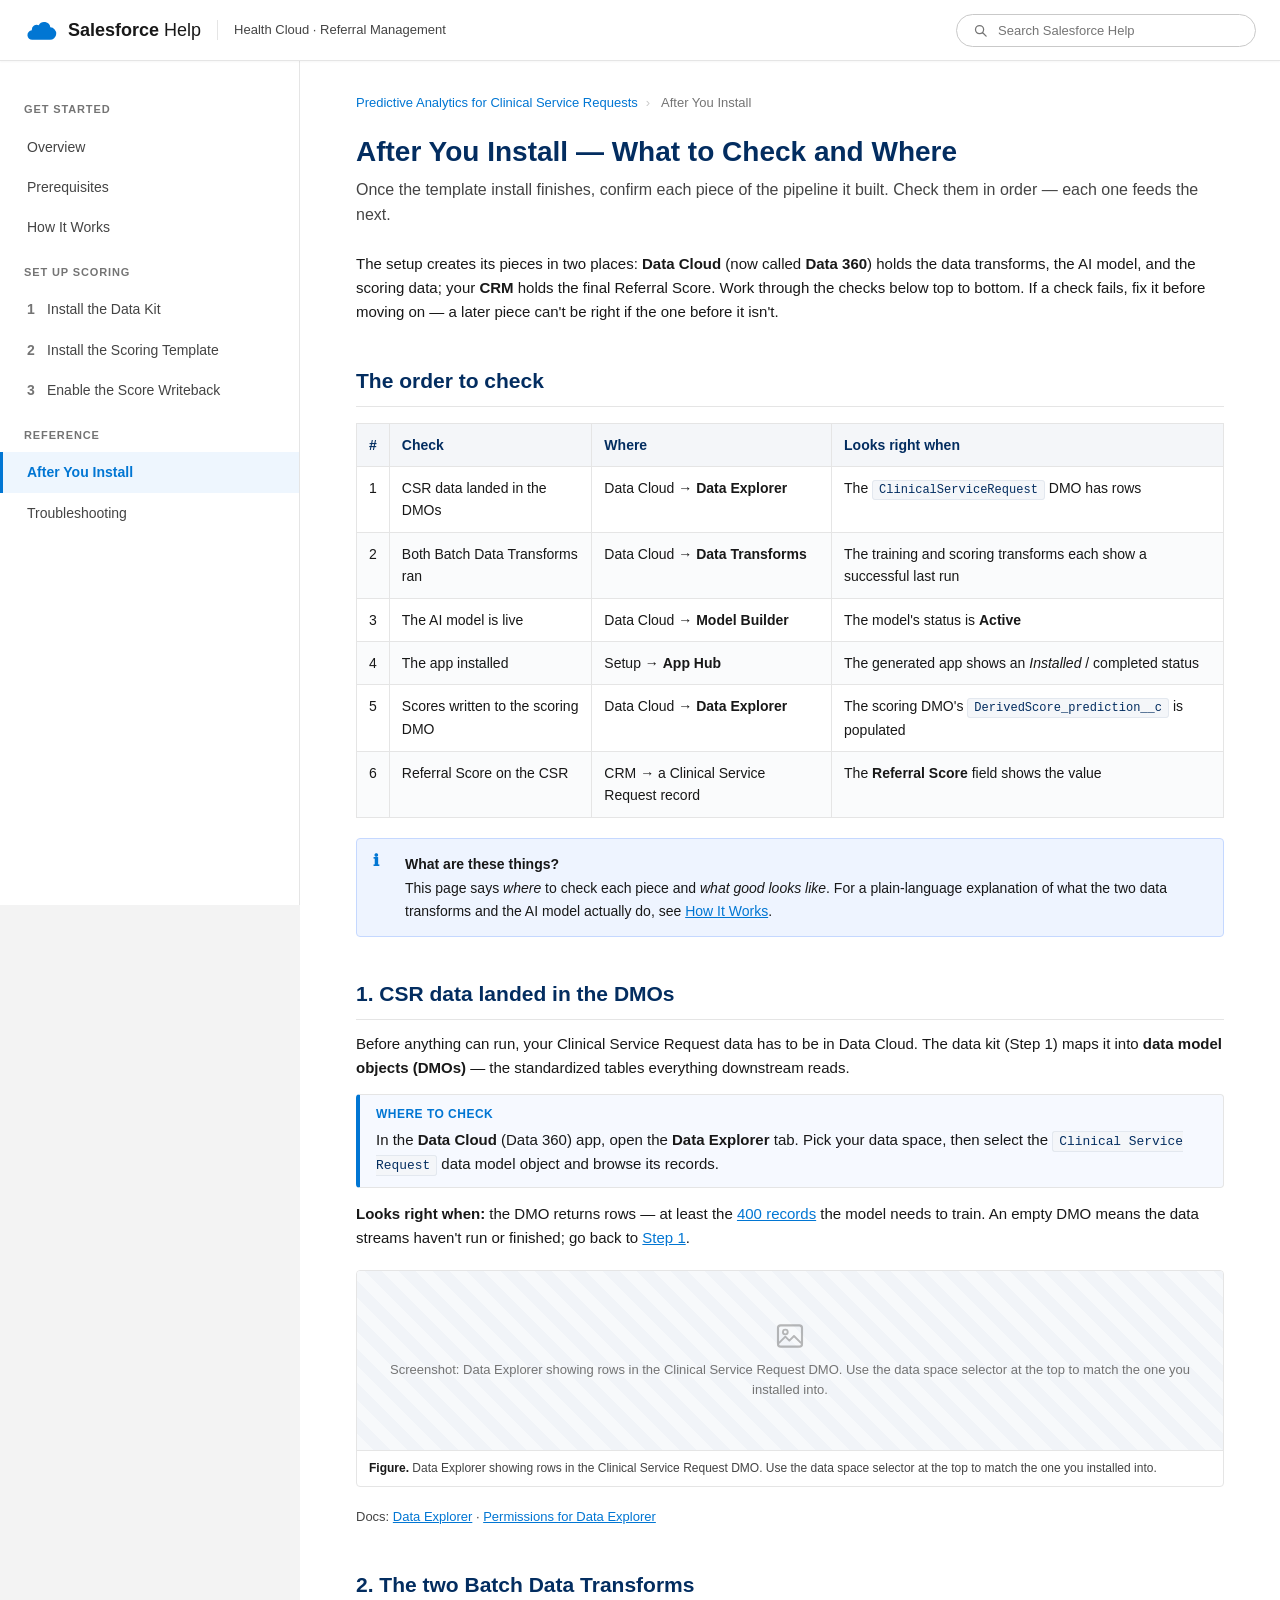
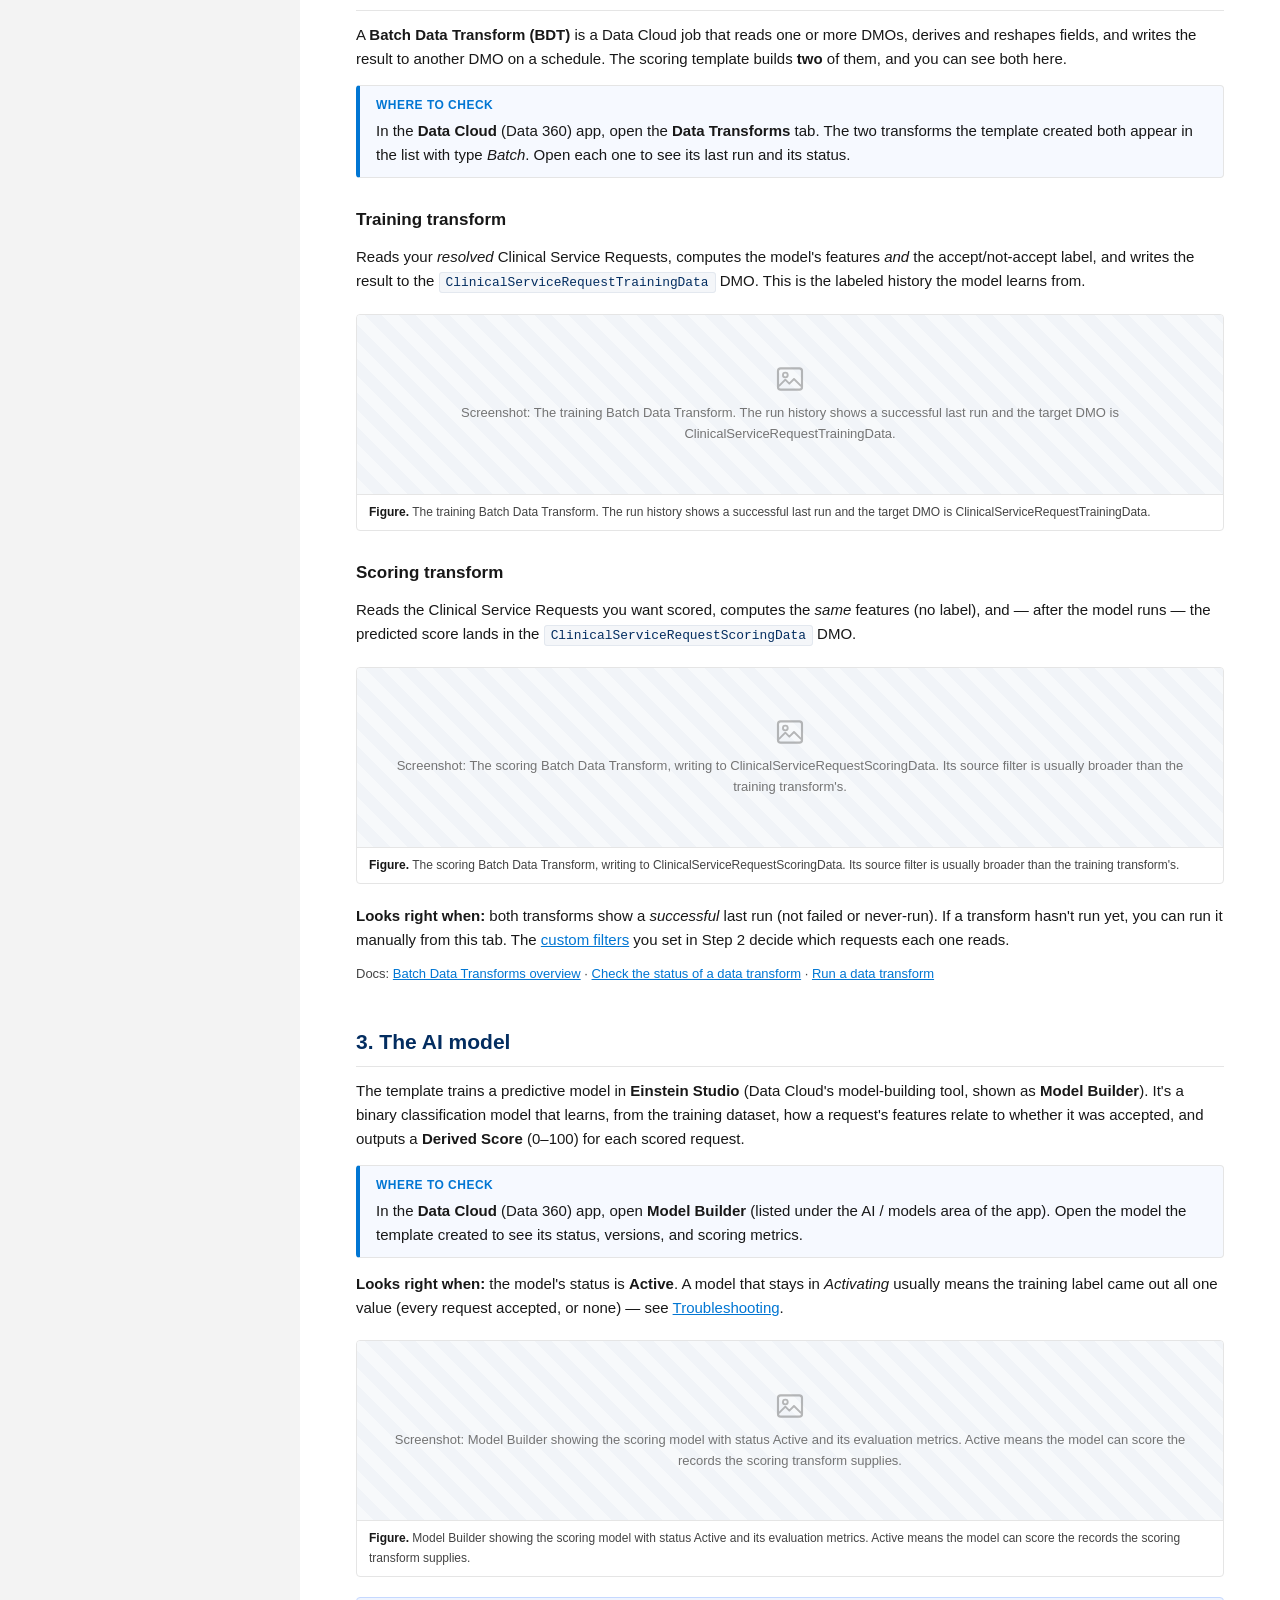
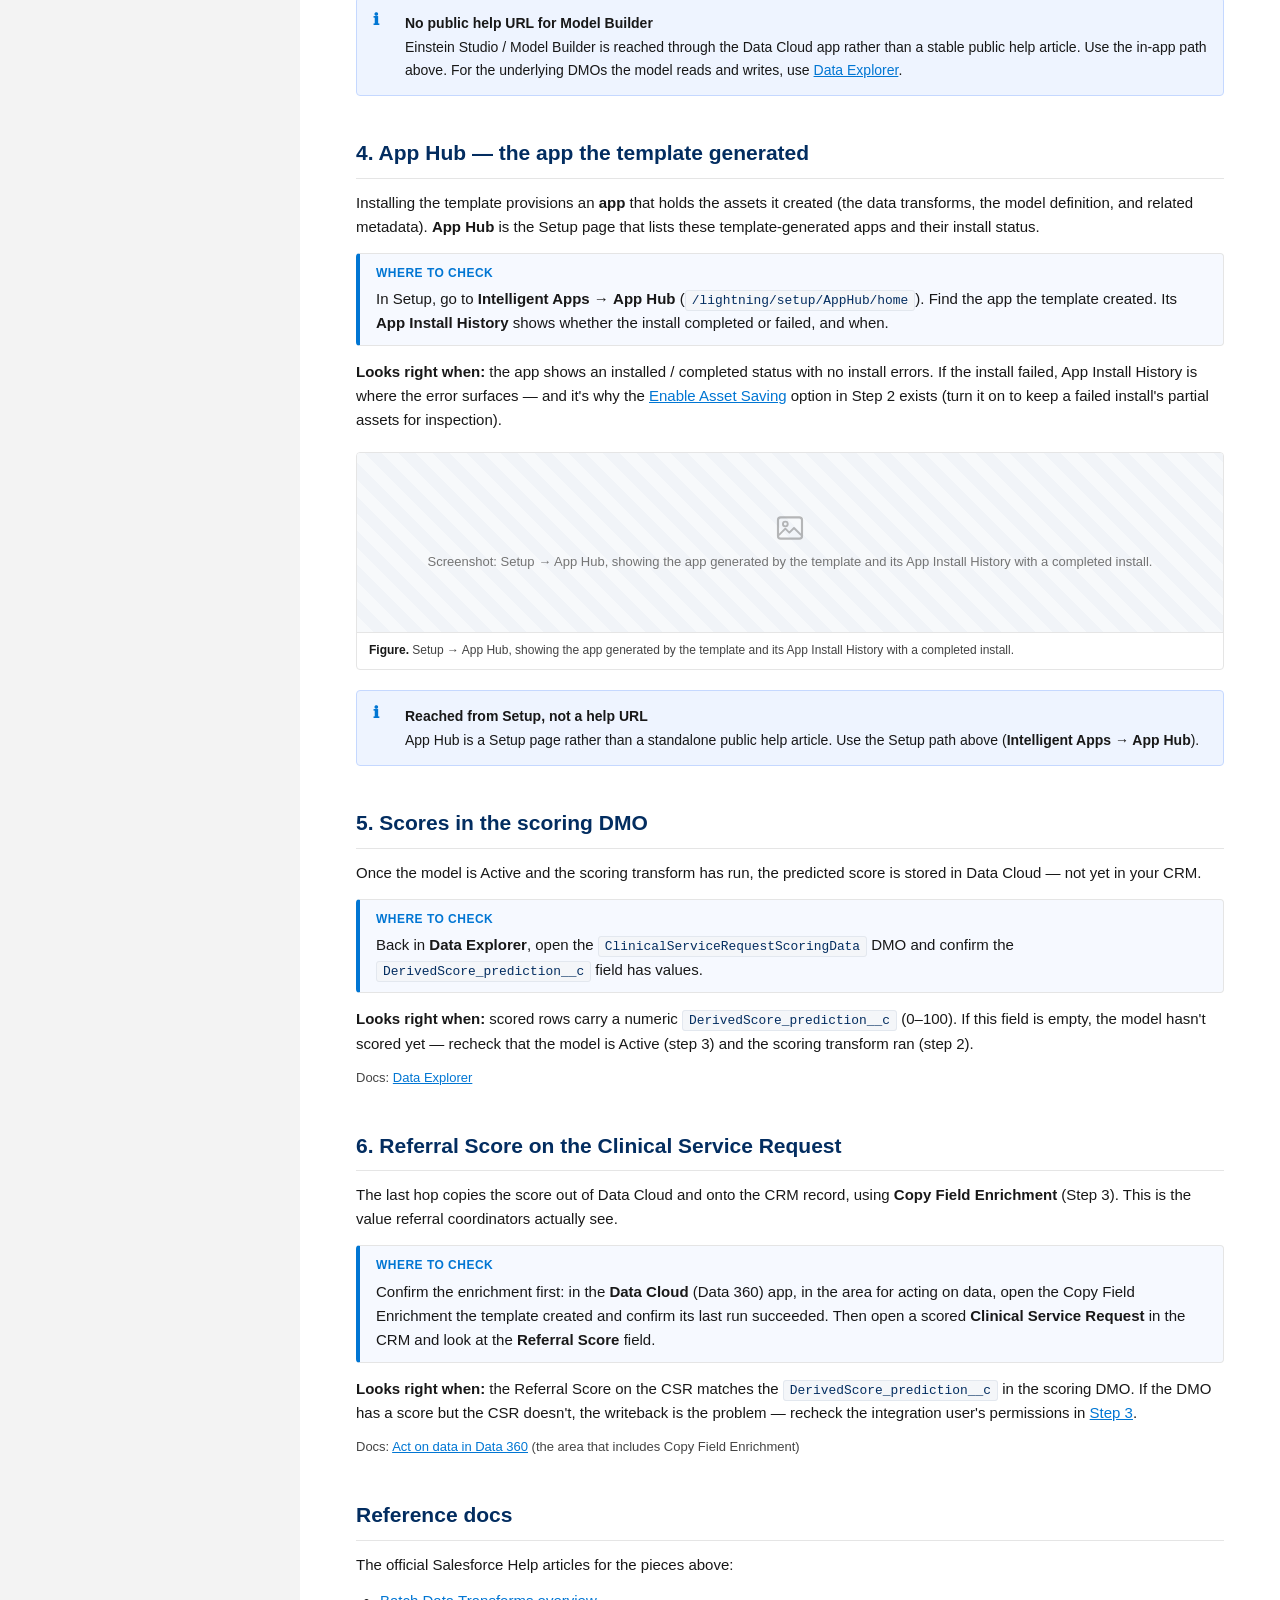
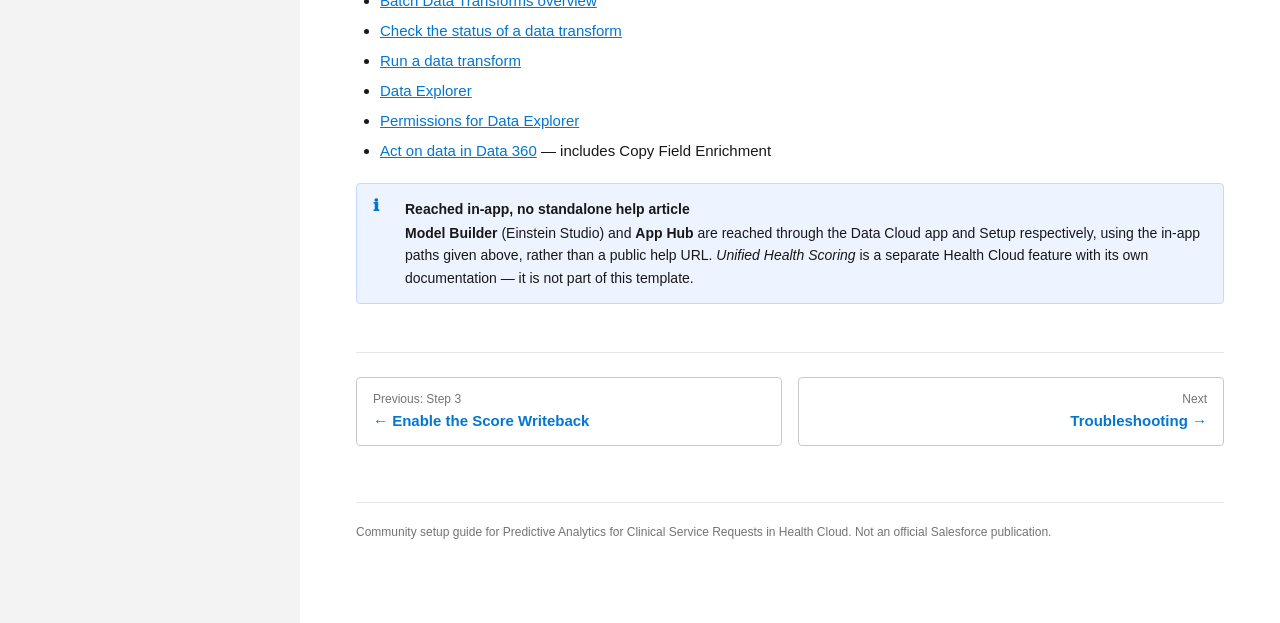
==== after-install.html @ df744c22 "Add "After You Install" verification page New page walks through what to check after the template in" ====
<!DOCTYPE html>
<html lang="en">
<head>
  <meta charset="UTF-8">
  <meta name="viewport" content="width=device-width, initial-scale=1.0">
  <title>After You Install: What to Check and Where | Predictive Analytics for Clinical Service Requests</title>
  <link rel="stylesheet" href="assets/styles.css">
</head>
<body data-page="after-install">
  <div class="layout">
    <main class="content">
      <nav class="breadcrumb">
        <a href="index.html">Predictive Analytics for Clinical Service Requests</a><span class="sep">›</span>
        After You Install
      </nav>

      <h1>After You Install — What to Check and Where</h1>
      <p class="subtitle">Once the template install finishes, confirm each piece of the pipeline it built. Check them in order — each one feeds the next.</p>

      <p>The setup creates its pieces in two places: <strong>Data Cloud</strong> (now called <strong>Data 360</strong>) holds the data transforms, the AI model, and the scoring data; your <strong>CRM</strong> holds the final Referral Score. Work through the checks below top to bottom. If a check fails, fix it before moving on — a later piece can't be right if the one before it isn't.</p>

      <h2>The order to check</h2>
      <table>
        <thead><tr><th>#</th><th>Check</th><th>Where</th><th>Looks right when</th></tr></thead>
        <tbody>
          <tr><td>1</td><td>CSR data landed in the DMOs</td><td>Data Cloud → <strong>Data Explorer</strong></td><td>The <code>ClinicalServiceRequest</code> DMO has rows</td></tr>
          <tr><td>2</td><td>Both Batch Data Transforms ran</td><td>Data Cloud → <strong>Data Transforms</strong></td><td>The training and scoring transforms each show a successful last run</td></tr>
          <tr><td>3</td><td>The AI model is live</td><td>Data Cloud → <strong>Model Builder</strong></td><td>The model's status is <strong>Active</strong></td></tr>
          <tr><td>4</td><td>The app installed</td><td>Setup → <strong>App Hub</strong></td><td>The generated app shows an <em>Installed</em> / completed status</td></tr>
          <tr><td>5</td><td>Scores written to the scoring DMO</td><td>Data Cloud → <strong>Data Explorer</strong></td><td>The scoring DMO's <code>DerivedScore_prediction__c</code> is populated</td></tr>
          <tr><td>6</td><td>Referral Score on the CSR</td><td>CRM → a Clinical Service Request record</td><td>The <strong>Referral Score</strong> field shows the value</td></tr>
        </tbody>
      </table>

      <div class="callout note">
        <span class="label">What are these things?</span>
        This page says <em>where</em> to check each piece and <em>what good looks like</em>. For a plain-language explanation of what the two data transforms and the AI model actually do, see <a href="how-it-works.html">How It Works</a>.
      </div>

      <h2 id="dmo-data">1. CSR data landed in the DMOs</h2>
      <p>Before anything can run, your Clinical Service Request data has to be in Data Cloud. The data kit (Step 1) maps it into <strong>data model objects (DMOs)</strong> — the standardized tables everything downstream reads.</p>
      <div class="where">
        <span class="label">Where to check</span>
        <p>In the <strong>Data Cloud</strong> (Data 360) app, open the <strong>Data Explorer</strong> tab. Pick your data space, then select the <code>Clinical Service Request</code> data model object and browse its records.</p>
      </div>
      <p><strong>Looks right when:</strong> the DMO returns rows — at least the <a href="prerequisites.html">400 records</a> the model needs to train. An empty DMO means the data streams haven't run or finished; go back to <a href="data-kit.html">Step 1</a>.</p>
      <figure class="shot" data-caption="Data Explorer showing rows in the Clinical Service Request DMO. Use the data space selector at the top to match the one you installed into." data-src="images/check-data-explorer.png"></figure>
      <p class="docref">Docs: <a href="https://help.salesforce.com/s/articleView?id=data.c360_a_data_explorer.htm&type=5">Data Explorer</a> · <a href="https://help.salesforce.com/s/articleView?id=data.c360_a_enable_data_explorer_permissions.htm&type=5">Permissions for Data Explorer</a></p>

      <h2 id="bdts">2. The two Batch Data Transforms</h2>
      <p>A <strong>Batch Data Transform (BDT)</strong> is a Data Cloud job that reads one or more DMOs, derives and reshapes fields, and writes the result to another DMO on a schedule. The scoring template builds <strong>two</strong> of them, and you can see both here.</p>
      <div class="where">
        <span class="label">Where to check</span>
        <p>In the <strong>Data Cloud</strong> (Data 360) app, open the <strong>Data Transforms</strong> tab. The two transforms the template created both appear in the list with type <em>Batch</em>. Open each one to see its last run and its status.</p>
      </div>

      <h3>Training transform</h3>
      <p>Reads your <em>resolved</em> Clinical Service Requests, computes the model's features <em>and</em> the accept/not-accept label, and writes the result to the <code>ClinicalServiceRequestTrainingData</code> DMO. This is the labeled history the model learns from.</p>
      <figure class="shot" data-caption="The training Batch Data Transform. The run history shows a successful last run and the target DMO is ClinicalServiceRequestTrainingData." data-src="images/bdt-training.png"></figure>

      <h3>Scoring transform</h3>
      <p>Reads the Clinical Service Requests you want scored, computes the <em>same</em> features (no label), and — after the model runs — the predicted score lands in the <code>ClinicalServiceRequestScoringData</code> DMO.</p>
      <figure class="shot" data-caption="The scoring Batch Data Transform, writing to ClinicalServiceRequestScoringData. Its source filter is usually broader than the training transform's." data-src="images/bdt-scoring.png"></figure>

      <p><strong>Looks right when:</strong> both transforms show a <em>successful</em> last run (not failed or never-run). If a transform hasn't run yet, you can run it manually from this tab. The <a href="scoring-framework.html#filters">custom filters</a> you set in Step 2 decide which requests each one reads.</p>
      <p class="docref">Docs: <a href="https://help.salesforce.com/s/articleView?id=data.c360_a_batch_transform_overview.htm&type=5">Batch Data Transforms overview</a> · <a href="https://help.salesforce.com/s/articleView?id=data.c360_a_batch_transform_status.htm&type=5">Check the status of a data transform</a> · <a href="https://help.salesforce.com/s/articleView?id=data.c360_a_batch_transform_run.htm&type=5">Run a data transform</a></p>

      <h2 id="model">3. The AI model</h2>
      <p>The template trains a predictive model in <strong>Einstein Studio</strong> (Data Cloud's model-building tool, shown as <strong>Model Builder</strong>). It's a binary classification model that learns, from the training dataset, how a request's features relate to whether it was accepted, and outputs a <strong>Derived Score</strong> (0–100) for each scored request.</p>
      <div class="where">
        <span class="label">Where to check</span>
        <p>In the <strong>Data Cloud</strong> (Data 360) app, open <strong>Model Builder</strong> (listed under the AI / models area of the app). Open the model the template created to see its status, versions, and scoring metrics.</p>
      </div>
      <p><strong>Looks right when:</strong> the model's status is <strong>Active</strong>. A model that stays in <em>Activating</em> usually means the training label came out all one value (every request accepted, or none) — see <a href="troubleshooting.html#activating">Troubleshooting</a>.</p>
      <figure class="shot" data-caption="Model Builder showing the scoring model with status Active and its evaluation metrics. Active means the model can score the records the scoring transform supplies." data-src="images/ai-model.png"></figure>
      <div class="callout note">
        <span class="label">No public help URL for Model Builder</span>
        Einstein Studio / Model Builder is reached through the Data Cloud app rather than a stable public help article. Use the in-app path above. For the underlying DMOs the model reads and writes, use <a href="https://help.salesforce.com/s/articleView?id=data.c360_a_data_explorer.htm&type=5">Data Explorer</a>.
      </div>

      <h2 id="app-hub">4. App Hub — the app the template generated</h2>
      <p>Installing the template provisions an <strong>app</strong> that holds the assets it created (the data transforms, the model definition, and related metadata). <strong>App Hub</strong> is the Setup page that lists these template-generated apps and their install status.</p>
      <div class="where">
        <span class="label">Where to check</span>
        <p>In Setup, go to <strong>Intelligent Apps</strong> → <strong>App Hub</strong> (<code>/lightning/setup/AppHub/home</code>). Find the app the template created. Its <strong>App Install History</strong> shows whether the install completed or failed, and when.</p>
      </div>
      <p><strong>Looks right when:</strong> the app shows an installed / completed status with no install errors. If the install failed, App Install History is where the error surfaces — and it's why the <a href="scoring-framework.html">Enable Asset Saving</a> option in Step 2 exists (turn it on to keep a failed install's partial assets for inspection).</p>
      <figure class="shot" data-caption="Setup → App Hub, showing the app generated by the template and its App Install History with a completed install." data-src="images/app-hub.png"></figure>
      <div class="callout note">
        <span class="label">Reached from Setup, not a help URL</span>
        App Hub is a Setup page rather than a standalone public help article. Use the Setup path above (<strong>Intelligent Apps → App Hub</strong>).
      </div>

      <h2 id="scores">5. Scores in the scoring DMO</h2>
      <p>Once the model is Active and the scoring transform has run, the predicted score is stored in Data Cloud — not yet in your CRM.</p>
      <div class="where">
        <span class="label">Where to check</span>
        <p>Back in <strong>Data Explorer</strong>, open the <code>ClinicalServiceRequestScoringData</code> DMO and confirm the <code>DerivedScore_prediction__c</code> field has values.</p>
      </div>
      <p><strong>Looks right when:</strong> scored rows carry a numeric <code>DerivedScore_prediction__c</code> (0–100). If this field is empty, the model hasn't scored yet — recheck that the model is Active (step 3) and the scoring transform ran (step 2).</p>
      <p class="docref">Docs: <a href="https://help.salesforce.com/s/articleView?id=data.c360_a_data_explorer.htm&type=5">Data Explorer</a></p>

      <h2 id="referral-score">6. Referral Score on the Clinical Service Request</h2>
      <p>The last hop copies the score out of Data Cloud and onto the CRM record, using <strong>Copy Field Enrichment</strong> (Step 3). This is the value referral coordinators actually see.</p>
      <div class="where">
        <span class="label">Where to check</span>
        <p>Confirm the enrichment first: in the <strong>Data Cloud</strong> (Data 360) app, in the area for acting on data, open the Copy Field Enrichment the template created and confirm its last run succeeded. Then open a scored <strong>Clinical Service Request</strong> in the CRM and look at the <strong>Referral Score</strong> field.</p>
      </div>
      <p><strong>Looks right when:</strong> the Referral Score on the CSR matches the <code>DerivedScore_prediction__c</code> in the scoring DMO. If the DMO has a score but the CSR doesn't, the writeback is the problem — recheck the integration user's permissions in <a href="cfe-permissions.html">Step 3</a>.</p>
      <p class="docref">Docs: <a href="https://help.salesforce.com/s/articleView?id=data.c360_a_act_on_data.htm&type=5">Act on data in Data 360</a> (the area that includes Copy Field Enrichment)</p>

      <h2>Reference docs</h2>
      <p>The official Salesforce Help articles for the pieces above:</p>
      <ul>
        <li><a href="https://help.salesforce.com/s/articleView?id=data.c360_a_batch_transform_overview.htm&type=5">Batch Data Transforms overview</a></li>
        <li><a href="https://help.salesforce.com/s/articleView?id=data.c360_a_batch_transform_status.htm&type=5">Check the status of a data transform</a></li>
        <li><a href="https://help.salesforce.com/s/articleView?id=data.c360_a_batch_transform_run.htm&type=5">Run a data transform</a></li>
        <li><a href="https://help.salesforce.com/s/articleView?id=data.c360_a_data_explorer.htm&type=5">Data Explorer</a></li>
        <li><a href="https://help.salesforce.com/s/articleView?id=data.c360_a_enable_data_explorer_permissions.htm&type=5">Permissions for Data Explorer</a></li>
        <li><a href="https://help.salesforce.com/s/articleView?id=data.c360_a_act_on_data.htm&type=5">Act on data in Data 360</a> — includes Copy Field Enrichment</li>
      </ul>
      <div class="callout note">
        <span class="label">Reached in-app, no standalone help article</span>
        <strong>Model Builder</strong> (Einstein Studio) and <strong>App Hub</strong> are reached through the Data Cloud app and Setup respectively, using the in-app paths given above, rather than a public help URL. <em>Unified Health Scoring</em> is a separate Health Cloud feature with its own documentation — it is not part of this template.
      </div>

      <div class="pager">
        <a class="prev" href="cfe-permissions.html"><span class="dir">Previous: Step 3</span><span class="ttl">← Enable the Score Writeback</span></a>
        <a class="next" href="troubleshooting.html"><span class="dir">Next</span><span class="ttl">Troubleshooting →</span></a>
      </div>

      <footer>Community setup guide for Predictive Analytics for Clinical Service Requests in Health Cloud. Not an official Salesforce publication.</footer>
    </main>
  </div>
  <script src="assets/site.js"></script>
</body>
</html>
---- assets/styles.css ----
/* Predictive Analytics for Clinical Service Requests — Help site
   Styling modeled on Salesforce Help (help.salesforce.com) using the
   Salesforce Lightning Design System color tokens and type scale. */

:root {
  --sf-blue: #0176d3;
  --sf-blue-dark: #014486;
  --sf-blue-hover: #005fb2;
  --sf-navy: #032d60;
  --sf-bg: #f3f3f3;
  --sf-surface: #ffffff;
  --sf-border: #e5e5e5;
  --sf-border-strong: #c9c9c9;
  --sf-text: #181818;
  --sf-text-weak: #444444;
  --sf-text-weakest: #747474;
  --sf-green: #2e844a;
  --sf-green-bg: #ecf7ef;
  --sf-orange: #fe9339;
  --sf-orange-bg: #fef1e6;
  --sf-red: #ba0517;
  --sf-red-bg: #fef1ee;
  --sf-code-bg: #f4f6f9;
  --sf-radius: 0.25rem;
  --sf-shadow: 0 2px 4px rgba(0,0,0,0.06), 0 1px 2px rgba(0,0,0,0.04);
  --font: 'Salesforce Sans', -apple-system, BlinkMacSystemFont, 'Segoe UI', Roboto, Helvetica, Arial, sans-serif;
  --mono: 'SFMono-Regular', Consolas, 'Liberation Mono', Menlo, monospace;
}

* { box-sizing: border-box; }

html { scroll-behavior: smooth; }

body {
  margin: 0;
  font-family: var(--font);
  color: var(--sf-text);
  background: var(--sf-bg);
  font-size: 15px;
  line-height: 1.6;
  -webkit-font-smoothing: antialiased;
}

/* ---------- Top header (help.salesforce.com style) ---------- */
.site-header {
  background: #fff;
  color: var(--sf-text);
  padding: 0;
  position: sticky;
  top: 0;
  z-index: 100;
  border-bottom: 1px solid var(--sf-border);
  box-shadow: 0 1px 2px rgba(0,0,0,0.04);
}
.site-header-inner {
  max-width: 1440px;
  margin: 0 auto;
  padding: 0 24px;
  display: flex;
  align-items: center;
  height: 60px;
  gap: 16px;
}
.site-header .cloud-badge {
  display: inline-flex;
  align-items: center;
  gap: 10px;
  font-weight: 400;
  font-size: 18px;
  color: var(--sf-text);
  letter-spacing: 0;
}
.site-header .cloud-badge strong { font-weight: 700; }
.site-header .cloud-badge svg { width: 34px; height: 34px; }
.site-header .product {
  font-size: 13px;
  color: var(--sf-text-weak);
  border-left: 1px solid var(--sf-border);
  padding-left: 16px;
}
.site-header .spacer { flex: 1; }
.site-header .search {
  display: flex;
  align-items: center;
  gap: 8px;
  border: 1px solid var(--sf-border-strong);
  border-radius: 999px;
  padding: 7px 16px;
  width: 300px;
  color: var(--sf-text-weakest);
  font-size: 13px;
  background: #fff;
}
.site-header .search svg { width: 15px; height: 15px; flex: 0 0 15px; }
.site-header .search input {
  border: none;
  outline: none;
  flex: 1;
  font-size: 13px;
  font-family: var(--font);
  color: var(--sf-text);
  background: transparent;
}
.site-header .header-link {
  color: var(--sf-blue);
  text-decoration: none;
  font-size: 13px;
}
.site-header .header-link:hover { text-decoration: underline; }
@media (max-width: 760px) {
  .site-header .product, .site-header .search { display: none; }
}

/* ---------- Layout ---------- */
.layout {
  max-width: 1280px;
  margin: 0 auto;
  display: grid;
  grid-template-columns: 300px 1fr;
  gap: 0;
  align-items: start;
}
.sidebar {
  background: var(--sf-surface);
  border-right: 1px solid var(--sf-border);
  min-height: calc(100vh - 56px);
  padding: 24px 0;
  position: sticky;
  top: 56px;
  align-self: start;
  max-height: calc(100vh - 56px);
  overflow-y: auto;
}
.sidebar h2 {
  font-size: 11px;
  text-transform: uppercase;
  letter-spacing: 0.08em;
  color: var(--sf-text-weakest);
  padding: 0 24px;
  margin: 16px 0 8px;
}
.sidebar nav a {
  display: block;
  padding: 9px 24px 9px 24px;
  color: var(--sf-text-weak);
  text-decoration: none;
  font-size: 14px;
  border-left: 3px solid transparent;
}
.sidebar nav a:hover { background: #f8f9fb; color: var(--sf-blue); }
.sidebar nav a.active {
  color: var(--sf-blue);
  border-left-color: var(--sf-blue);
  background: #eef6fe;
  font-weight: 600;
}
.sidebar nav a .step-num {
  display: inline-block;
  width: 20px;
  color: var(--sf-text-weakest);
  font-weight: 600;
}

/* ---------- Main content ---------- */
.content {
  background: var(--sf-surface);
  padding: 32px 56px 80px;
  min-height: calc(100vh - 56px);
}
.breadcrumb {
  font-size: 13px;
  color: var(--sf-text-weakest);
  margin-bottom: 20px;
}
.breadcrumb a { color: var(--sf-blue); text-decoration: none; }
.breadcrumb a:hover { text-decoration: underline; }
.breadcrumb .sep { margin: 0 8px; color: var(--sf-border-strong); }

.content h1 {
  font-size: 28px;
  line-height: 1.25;
  font-weight: 700;
  color: var(--sf-navy);
  margin: 0 0 8px;
}
.content .subtitle {
  font-size: 16px;
  color: var(--sf-text-weak);
  margin: 0 0 24px;
}
.content h2 {
  font-size: 21px;
  font-weight: 700;
  color: var(--sf-navy);
  margin: 40px 0 12px;
  padding-bottom: 8px;
  border-bottom: 1px solid var(--sf-border);
}
.content h3 {
  font-size: 17px;
  font-weight: 700;
  color: var(--sf-text);
  margin: 28px 0 8px;
}
.content p { margin: 12px 0; }
.content ul, .content ol { margin: 12px 0; padding-left: 24px; }
.content li { margin: 6px 0; }
.content a { color: var(--sf-blue); }

/* Required Editions box (classic Salesforce Help element) */
.editions {
  border: 1px solid var(--sf-border-strong);
  border-radius: var(--sf-radius);
  background: #fafafa;
  padding: 16px 20px;
  margin: 24px 0;
  font-size: 14px;
}
.editions h4 {
  margin: 0 0 8px;
  font-size: 12px;
  text-transform: uppercase;
  letter-spacing: 0.06em;
  color: var(--sf-text-weakest);
}
.editions dl { margin: 0; display: grid; grid-template-columns: 180px 1fr; gap: 4px 12px; }
.editions dt { color: var(--sf-text-weak); font-weight: 600; }
.editions dd { margin: 0; }

/* Callouts */
.callout {
  border-radius: var(--sf-radius);
  padding: 14px 16px 14px 48px;
  margin: 20px 0;
  position: relative;
  font-size: 14px;
  border: 1px solid transparent;
}
.callout .label { font-weight: 700; display: block; margin-bottom: 2px; }
.callout::before {
  position: absolute;
  left: 16px;
  top: 14px;
  font-size: 16px;
  line-height: 1;
}
.callout.note { background: #eef4ff; border-color: #c5d8ff; }
.callout.note::before { content: "ℹ"; color: var(--sf-blue); font-weight: 700; }
.callout.tip { background: var(--sf-green-bg); border-color: #bfe4c9; }
.callout.tip::before { content: "✓"; color: var(--sf-green); font-weight: 700; }
.callout.warning { background: var(--sf-orange-bg); border-color: #fcd9b6; }
.callout.warning::before { content: "⚠"; color: #b8560f; }
.callout.important { background: var(--sf-red-bg); border-color: #f6c5c0; }
.callout.important::before { content: "!"; color: var(--sf-red); font-weight: 800; }

/* Step cards */
.step {
  display: flex;
  gap: 16px;
  margin: 20px 0;
  align-items: flex-start;
}
.step .num {
  flex: 0 0 32px;
  width: 32px;
  height: 32px;
  border-radius: 50%;
  background: var(--sf-blue);
  color: #fff;
  font-weight: 700;
  display: flex;
  align-items: center;
  justify-content: center;
  font-size: 15px;
}
.step .body { flex: 1; }
.step .body > :first-child { margin-top: 0; }

/* Code blocks */
code {
  font-family: var(--mono);
  font-size: 0.86em;
  background: var(--sf-code-bg);
  padding: 2px 6px;
  border-radius: 3px;
  color: #032d60;
  border: 1px solid #e3e8ef;
}
pre {
  background: #032d42;
  color: #e6f0f7;
  padding: 16px 18px;
  border-radius: var(--sf-radius);
  overflow-x: auto;
  font-size: 13px;
  line-height: 1.5;
  margin: 16px 0;
}
pre code {
  background: none;
  border: none;
  color: inherit;
  padding: 0;
  font-size: 13px;
}

/* Tables */
table {
  width: 100%;
  border-collapse: collapse;
  margin: 16px 0;
  font-size: 14px;
}
th, td {
  text-align: left;
  padding: 10px 12px;
  border: 1px solid var(--sf-border);
  vertical-align: top;
}
th {
  background: #f4f6f9;
  font-weight: 700;
  color: var(--sf-navy);
}
tr:nth-child(even) td { background: #fafbfc; }
td code { white-space: nowrap; }

/* Parameter reference list */
.param {
  border: 1px solid var(--sf-border);
  border-left: 4px solid var(--sf-blue);
  border-radius: var(--sf-radius);
  padding: 14px 18px;
  margin: 14px 0;
}
.param .pname { font-weight: 700; font-size: 15px; color: var(--sf-navy); }
.param .pmeta {
  font-size: 12px;
  color: var(--sf-text-weakest);
  margin: 2px 0 8px;
}
.param .pmeta .default {
  font-family: var(--mono);
  background: var(--sf-code-bg);
  padding: 1px 5px;
  border-radius: 3px;
}
.badge {
  display: inline-block;
  font-size: 11px;
  font-weight: 700;
  padding: 1px 8px;
  border-radius: 10px;
  margin-left: 6px;
  vertical-align: middle;
}
.badge.required { background: var(--sf-red-bg); color: var(--sf-red); }
.badge.optional { background: #eef1f6; color: var(--sf-text-weak); }
.badge.recommended { background: var(--sf-green-bg); color: var(--sf-green); }

/* Pager */
.pager {
  display: flex;
  justify-content: space-between;
  margin-top: 48px;
  padding-top: 24px;
  border-top: 1px solid var(--sf-border);
  gap: 16px;
}
.pager a {
  flex: 1;
  text-decoration: none;
  border: 1px solid var(--sf-border-strong);
  border-radius: var(--sf-radius);
  padding: 12px 16px;
  color: var(--sf-text);
  transition: border-color 0.15s, box-shadow 0.15s;
}
.pager a:hover { border-color: var(--sf-blue); box-shadow: var(--sf-shadow); }
.pager a.next { text-align: right; }
.pager .dir { display: block; font-size: 12px; color: var(--sf-text-weakest); }
.pager .ttl { display: block; font-weight: 600; color: var(--sf-blue); }

/* Overview intro + cards */
.hero {
  margin-bottom: 8px;
}
.hero h1 { margin-top: 0; }
.cards {
  display: grid;
  grid-template-columns: repeat(auto-fit, minmax(240px, 1fr));
  gap: 16px;
  margin: 24px 0;
}
.card {
  border: 1px solid var(--sf-border);
  border-radius: 8px;
  padding: 20px;
  text-decoration: none;
  color: inherit;
  display: block;
  transition: border-color 0.15s, box-shadow 0.15s, transform 0.15s;
  background: #fff;
}
.card:hover { border-color: var(--sf-blue); box-shadow: var(--sf-shadow); transform: translateY(-2px); }
.card .step-tag {
  font-size: 11px;
  font-weight: 700;
  text-transform: uppercase;
  letter-spacing: 0.06em;
  color: var(--sf-blue);
}
.card h3 { margin: 6px 0; color: var(--sf-navy); }
.card p { font-size: 13px; color: var(--sf-text-weak); margin: 0; }

/* Data flow diagram */
.flow {
  display: flex;
  flex-wrap: wrap;
  align-items: center;
  gap: 8px;
  margin: 20px 0;
  font-size: 13px;
}
.flow .node {
  border: 1px solid var(--sf-border-strong);
  border-radius: var(--sf-radius);
  padding: 8px 12px;
  background: #fff;
  text-align: center;
}
.flow .node.crm { border-color: #c5d8ff; background: #eef4ff; }
.flow .node.dc { border-color: #bfe4c9; background: var(--sf-green-bg); }
.flow .node.model { border-color: #fcd9b6; background: var(--sf-orange-bg); }
.flow .arrow { color: var(--sf-text-weakest); font-size: 18px; }
.muted { color: var(--sf-text-weakest); font-weight: 400; }
.flow .node .muted { display: block; font-size: 11px; margin-top: 2px; }

/* "Where to check" box + doc reference line */
.where {
  border: 1px solid var(--sf-border);
  border-left: 4px solid var(--sf-blue);
  border-radius: var(--sf-radius);
  background: #f6f9ff;
  padding: 10px 16px;
  margin: 14px 0;
}
.where .label {
  display: block;
  font-size: 12px;
  font-weight: 700;
  text-transform: uppercase;
  letter-spacing: 0.04em;
  color: var(--sf-blue);
  margin-bottom: 2px;
}
.where p { margin: 4px 0 0; }
.docref {
  font-size: 13px;
  color: var(--sf-text-weak);
  margin-top: 8px;
}

/* Figures / screenshots */
figure.shot {
  margin: 20px 0;
  border: 1px solid var(--sf-border);
  border-radius: var(--sf-radius);
  overflow: hidden;
  background: #fff;
}
figure.shot img { display: block; width: 100%; height: auto; }
figure.shot .placeholder {
  display: flex;
  flex-direction: column;
  align-items: center;
  justify-content: center;
  gap: 8px;
  min-height: 180px;
  background: repeating-linear-gradient(45deg, #f7f9fb, #f7f9fb 12px, #f1f4f8 12px, #f1f4f8 24px);
  color: var(--sf-text-weakest);
  font-size: 13px;
  text-align: center;
  padding: 24px;
  border-bottom: 1px solid var(--sf-border);
}
figure.shot .placeholder .ico {
  width: 32px; height: 32px; opacity: 0.5;
}
figure.shot figcaption {
  font-size: 12px;
  color: var(--sf-text-weak);
  padding: 8px 12px;
}
figure.shot figcaption b { color: var(--sf-text); font-weight: 600; }

.content footer {
  margin-top: 56px;
  padding-top: 20px;
  border-top: 1px solid var(--sf-border);
  font-size: 12px;
  color: var(--sf-text-weakest);
}

/* Responsive */
@media (max-width: 900px) {
  .layout { grid-template-columns: 1fr; }
  .sidebar { position: static; max-height: none; border-right: none; border-bottom: 1px solid var(--sf-border); }
  .content { padding: 24px 20px 64px; }
  .editions dl { grid-template-columns: 1fr; }
}
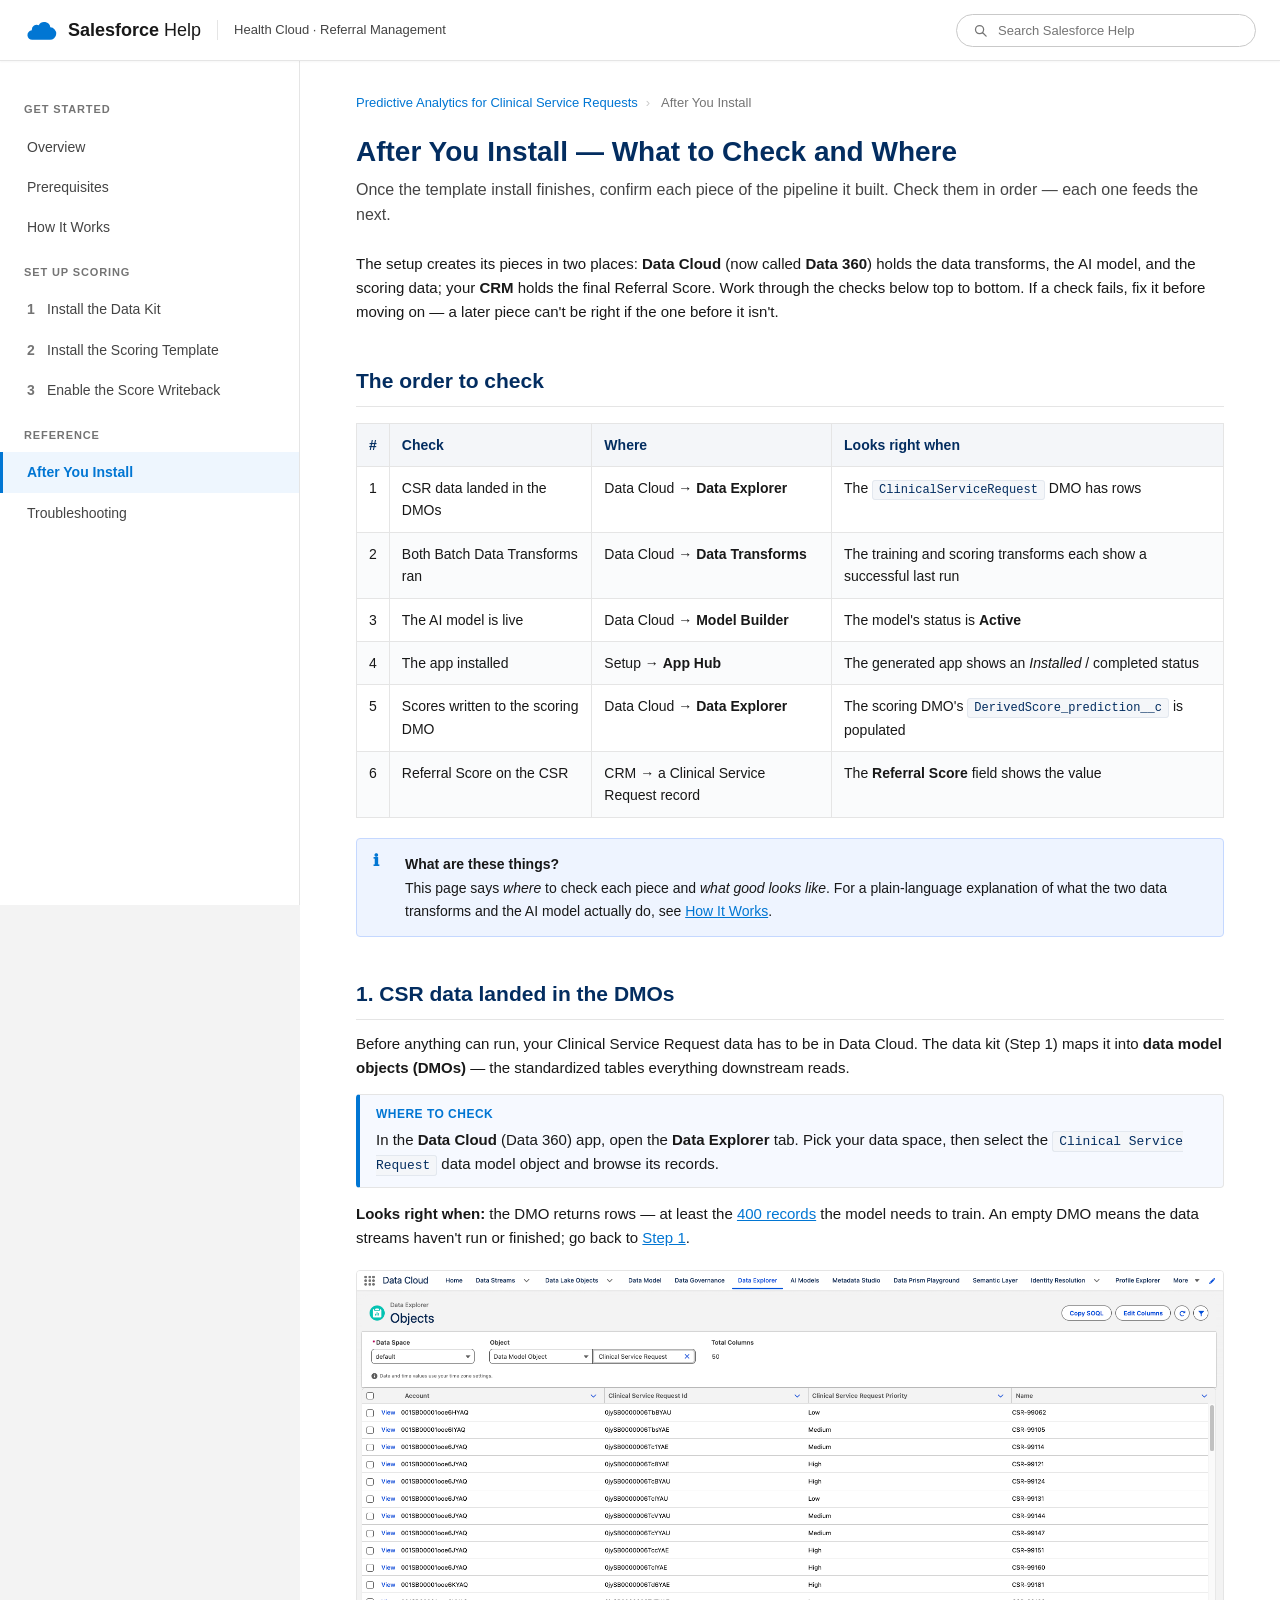
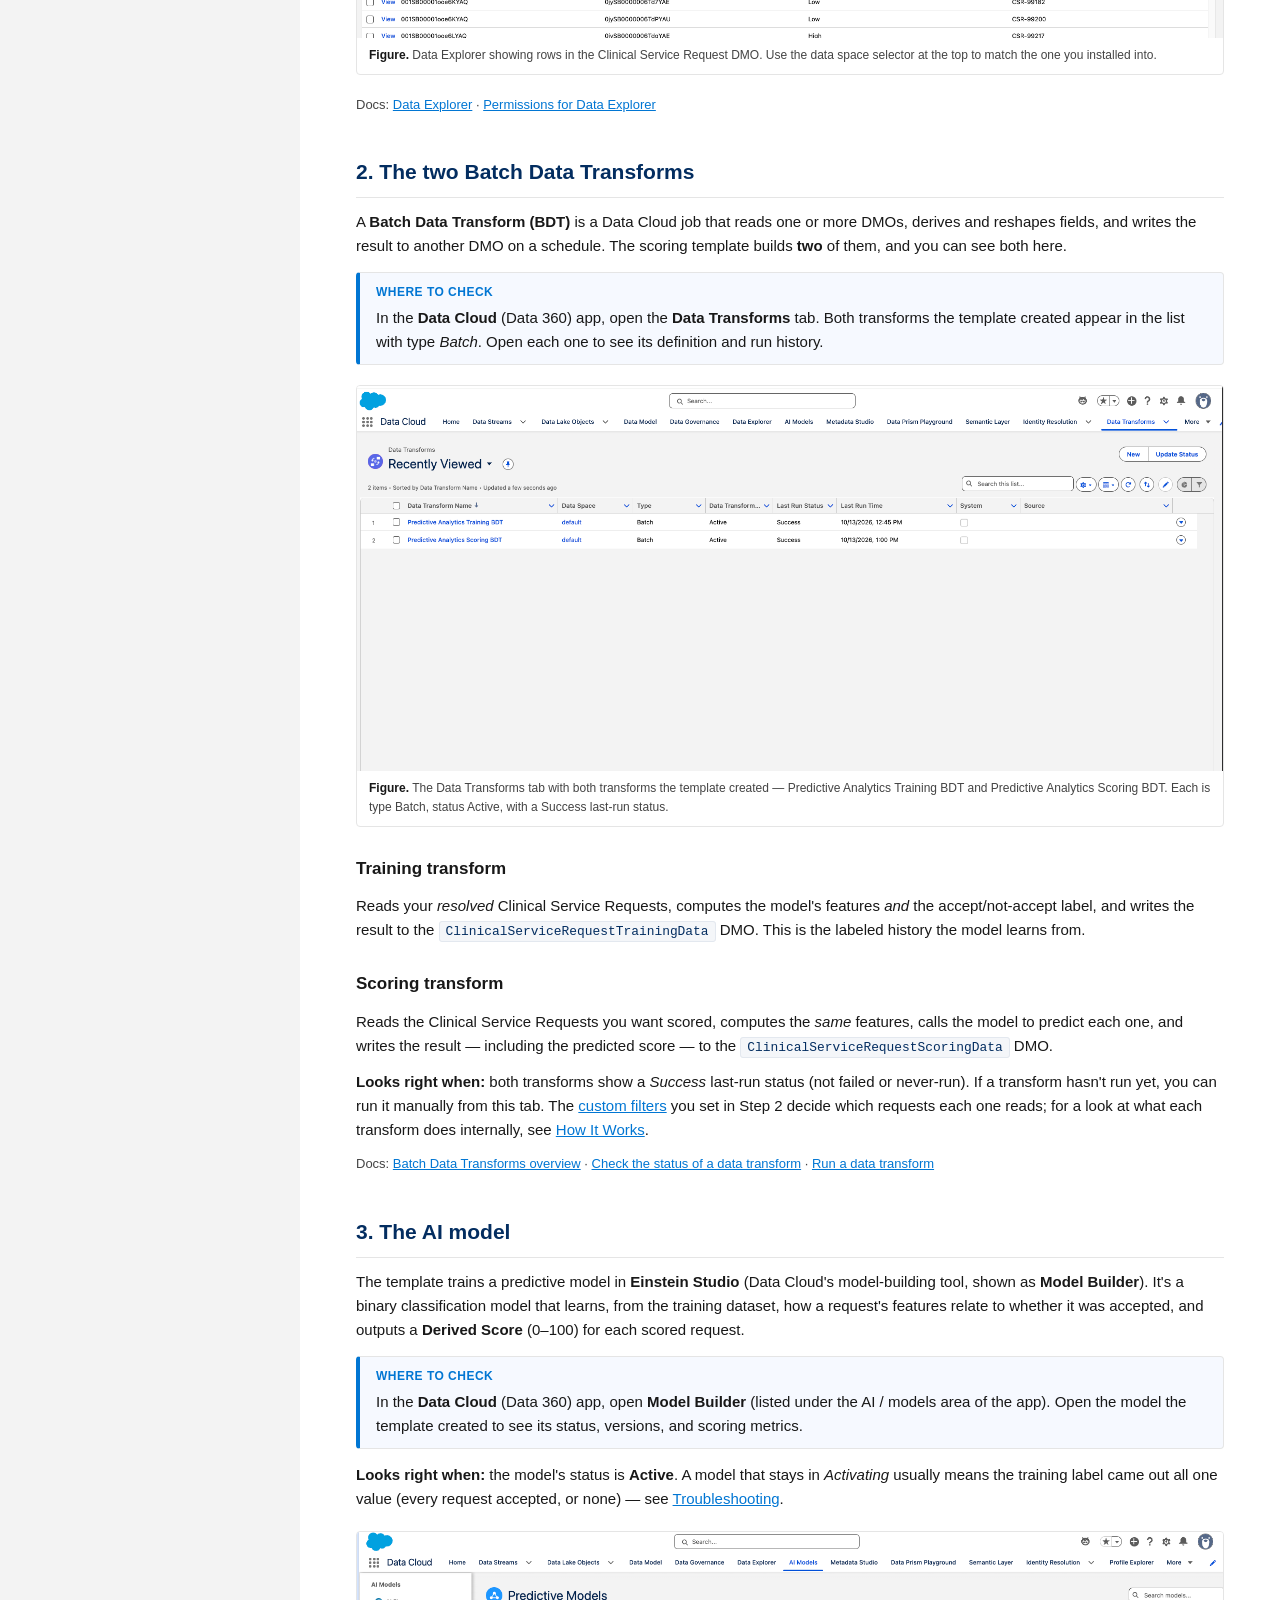
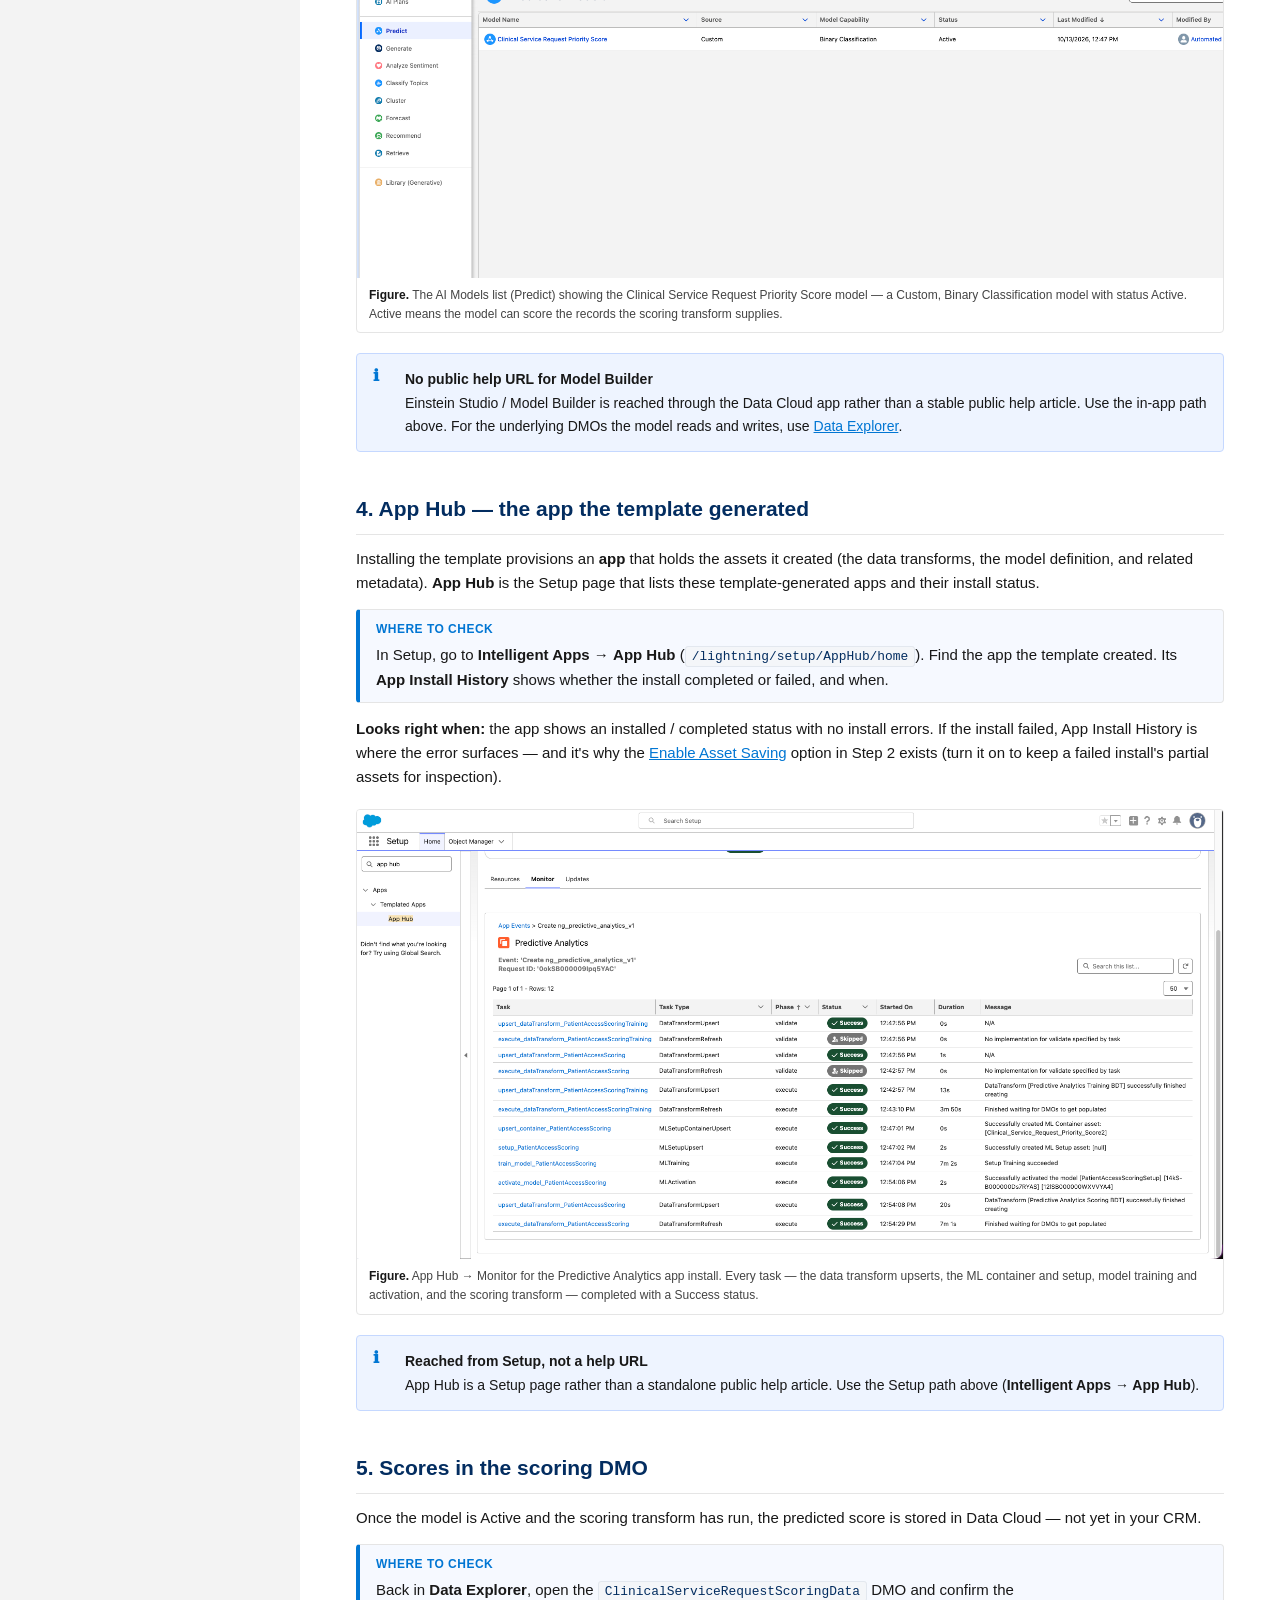
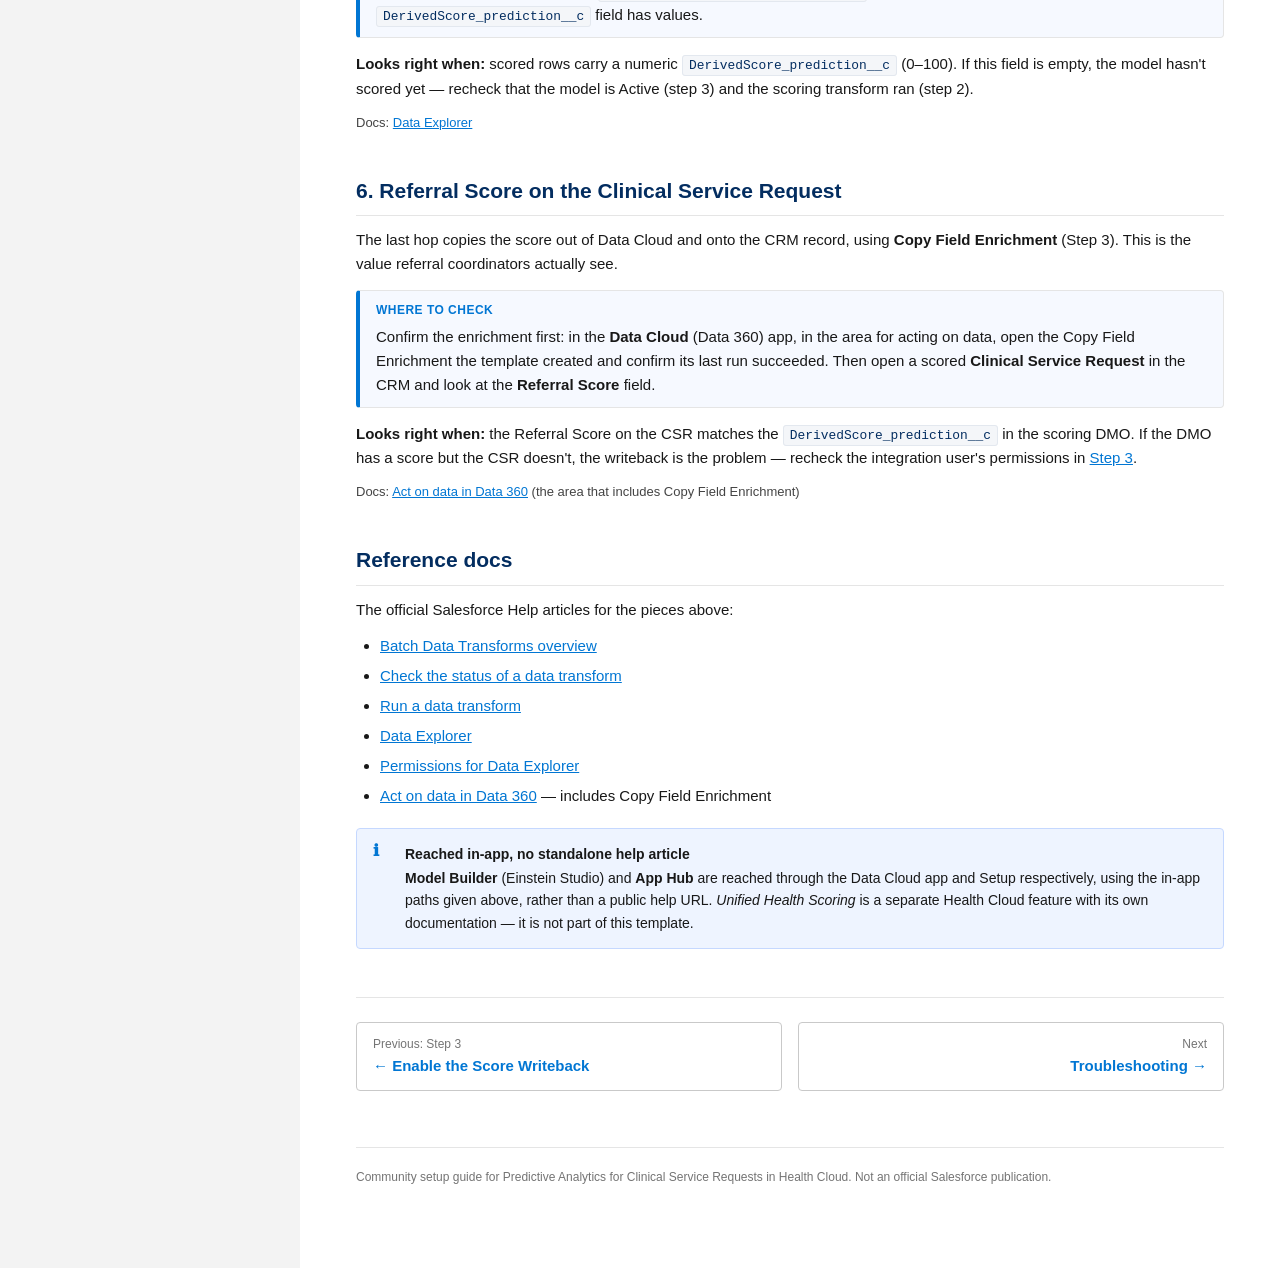
==== commit 18a1fe82: "Add real screenshots for verification and how-it-works pages Wires in seven captured screenshots:  A" ====
--- a/after-install.html
+++ b/after-install.html
@@ -51,18 +51,17 @@
       <p>A <strong>Batch Data Transform (BDT)</strong> is a Data Cloud job that reads one or more DMOs, derives and reshapes fields, and writes the result to another DMO on a schedule. The scoring template builds <strong>two</strong> of them, and you can see both here.</p>
       <div class="where">
         <span class="label">Where to check</span>
-        <p>In the <strong>Data Cloud</strong> (Data 360) app, open the <strong>Data Transforms</strong> tab. The two transforms the template created both appear in the list with type <em>Batch</em>. Open each one to see its last run and its status.</p>
+        <p>In the <strong>Data Cloud</strong> (Data 360) app, open the <strong>Data Transforms</strong> tab. Both transforms the template created appear in the list with type <em>Batch</em>. Open each one to see its definition and run history.</p>
       </div>
+      <figure class="shot" data-caption="The Data Transforms tab with both transforms the template created — Predictive Analytics Training BDT and Predictive Analytics Scoring BDT. Each is type Batch, status Active, with a Success last-run status." data-src="images/bdt-list.png"></figure>
 
       <h3>Training transform</h3>
       <p>Reads your <em>resolved</em> Clinical Service Requests, computes the model's features <em>and</em> the accept/not-accept label, and writes the result to the <code>ClinicalServiceRequestTrainingData</code> DMO. This is the labeled history the model learns from.</p>
-      <figure class="shot" data-caption="The training Batch Data Transform. The run history shows a successful last run and the target DMO is ClinicalServiceRequestTrainingData." data-src="images/bdt-training.png"></figure>
 
       <h3>Scoring transform</h3>
-      <p>Reads the Clinical Service Requests you want scored, computes the <em>same</em> features (no label), and — after the model runs — the predicted score lands in the <code>ClinicalServiceRequestScoringData</code> DMO.</p>
-      <figure class="shot" data-caption="The scoring Batch Data Transform, writing to ClinicalServiceRequestScoringData. Its source filter is usually broader than the training transform's." data-src="images/bdt-scoring.png"></figure>
+      <p>Reads the Clinical Service Requests you want scored, computes the <em>same</em> features, calls the model to predict each one, and writes the result — including the predicted score — to the <code>ClinicalServiceRequestScoringData</code> DMO.</p>
 
-      <p><strong>Looks right when:</strong> both transforms show a <em>successful</em> last run (not failed or never-run). If a transform hasn't run yet, you can run it manually from this tab. The <a href="scoring-framework.html#filters">custom filters</a> you set in Step 2 decide which requests each one reads.</p>
+      <p><strong>Looks right when:</strong> both transforms show a <em>Success</em> last-run status (not failed or never-run). If a transform hasn't run yet, you can run it manually from this tab. The <a href="scoring-framework.html#filters">custom filters</a> you set in Step 2 decide which requests each one reads; for a look at what each transform does internally, see <a href="how-it-works.html#bdts">How It Works</a>.</p>
       <p class="docref">Docs: <a href="https://help.salesforce.com/s/articleView?id=data.c360_a_batch_transform_overview.htm&type=5">Batch Data Transforms overview</a> · <a href="https://help.salesforce.com/s/articleView?id=data.c360_a_batch_transform_status.htm&type=5">Check the status of a data transform</a> · <a href="https://help.salesforce.com/s/articleView?id=data.c360_a_batch_transform_run.htm&type=5">Run a data transform</a></p>
 
       <h2 id="model">3. The AI model</h2>
@@ -72,7 +71,7 @@
         <p>In the <strong>Data Cloud</strong> (Data 360) app, open <strong>Model Builder</strong> (listed under the AI / models area of the app). Open the model the template created to see its status, versions, and scoring metrics.</p>
       </div>
       <p><strong>Looks right when:</strong> the model's status is <strong>Active</strong>. A model that stays in <em>Activating</em> usually means the training label came out all one value (every request accepted, or none) — see <a href="troubleshooting.html#activating">Troubleshooting</a>.</p>
-      <figure class="shot" data-caption="Model Builder showing the scoring model with status Active and its evaluation metrics. Active means the model can score the records the scoring transform supplies." data-src="images/ai-model.png"></figure>
+      <figure class="shot" data-caption="The AI Models list (Predict) showing the Clinical Service Request Priority Score model — a Custom, Binary Classification model with status Active. Active means the model can score the records the scoring transform supplies." data-src="images/ai-model.png"></figure>
       <div class="callout note">
         <span class="label">No public help URL for Model Builder</span>
         Einstein Studio / Model Builder is reached through the Data Cloud app rather than a stable public help article. Use the in-app path above. For the underlying DMOs the model reads and writes, use <a href="https://help.salesforce.com/s/articleView?id=data.c360_a_data_explorer.htm&type=5">Data Explorer</a>.
@@ -85,7 +84,7 @@
         <p>In Setup, go to <strong>Intelligent Apps</strong> → <strong>App Hub</strong> (<code>/lightning/setup/AppHub/home</code>). Find the app the template created. Its <strong>App Install History</strong> shows whether the install completed or failed, and when.</p>
       </div>
       <p><strong>Looks right when:</strong> the app shows an installed / completed status with no install errors. If the install failed, App Install History is where the error surfaces — and it's why the <a href="scoring-framework.html">Enable Asset Saving</a> option in Step 2 exists (turn it on to keep a failed install's partial assets for inspection).</p>
-      <figure class="shot" data-caption="Setup → App Hub, showing the app generated by the template and its App Install History with a completed install." data-src="images/app-hub.png"></figure>
+      <figure class="shot" data-caption="App Hub → Monitor for the Predictive Analytics app install. Every task — the data transform upserts, the ML container and setup, model training and activation, and the scoring transform — completed with a Success status." data-src="images/app-hub.png"></figure>
       <div class="callout note">
         <span class="label">Reached from Setup, not a help URL</span>
         App Hub is a Setup page rather than a standalone public help article. Use the Setup path above (<strong>Intelligent Apps → App Hub</strong>).
